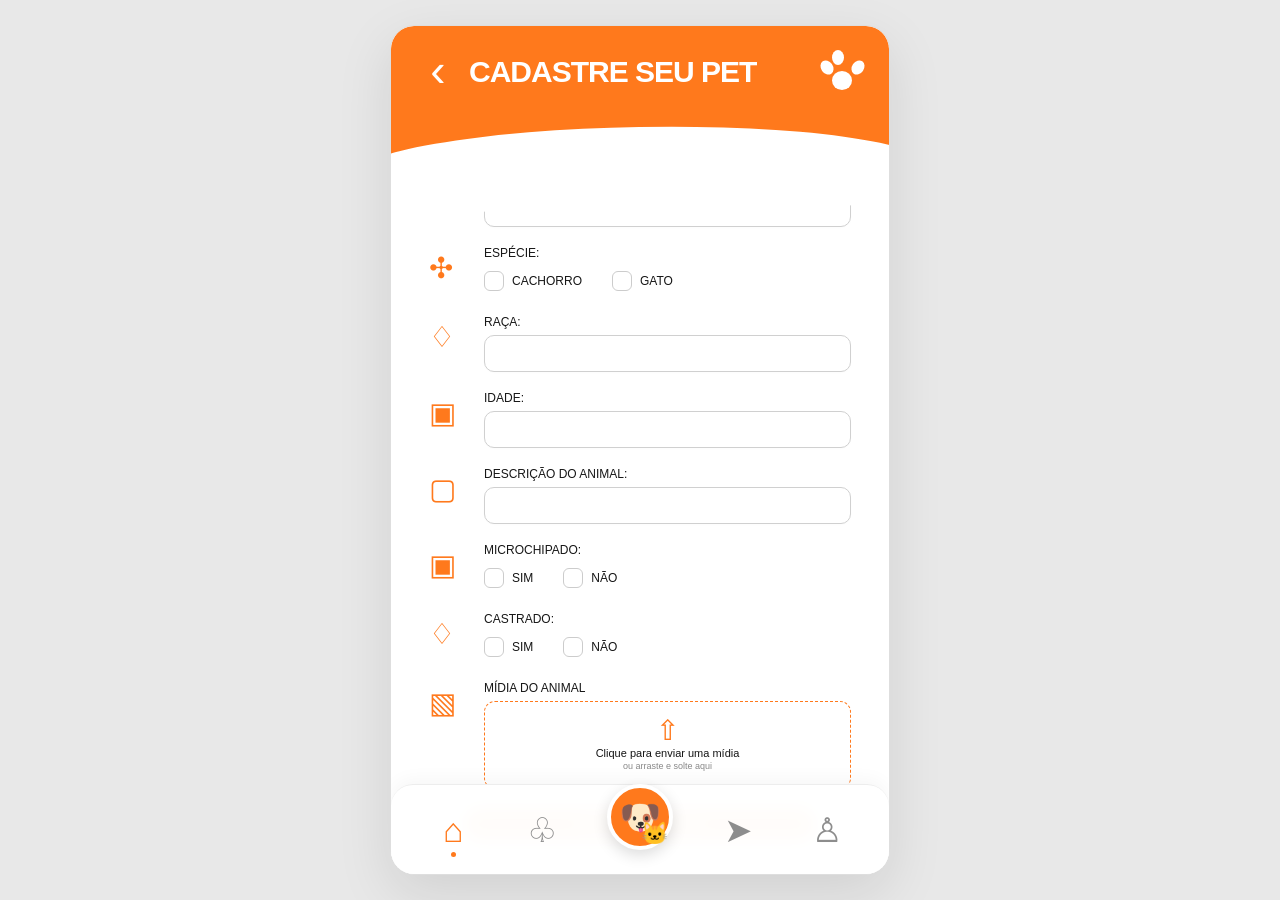
==== cadastroPet.html @ 66c941b5 "Add files via upload" ====
<!DOCTYPE html>
<html lang="pt-BR">
<head>
    <meta charset="UTF-8">
    <meta
        name="viewport"
        content="width=device-width, initial-scale=1.0, maximum-scale=1.0, user-scalable=no"
    >

    <title>Cadastre seu Pet</title>

    <link rel="stylesheet" href="cadastro.css">
</head>

<body>

    <main class="app">

        <!-- ================= HEADER ================= -->
        <header class="header">

            <div class="header-top">

                <button class="back-button" id="backButton" type="button">
                    <span>‹</span>
                </button>

                <h1>CADASTRE SEU PET</h1>

                <div class="header-paw">
                    <span class="paw">●</span>
                    <span class="paw paw-left">●</span>
                    <span class="paw paw-right">●</span>
                    <span class="paw paw-bottom">●</span>
                </div>

            </div>

        </header>


        <!-- ================= CONTEÚDO ================= -->
        <section class="content">

            <form id="petForm" novalidate>

                <!-- NOME -->
                <div class="form-row">

    <div class="field-icon dog-icon">
        ♡
    </div>

    <div class="field-content">

        <label for="nome">NOME:</label>

        <input
            type="text"
            id="nome"
            name="nome"
            autocomplete="off"
        >

    </div>

</div>



                <!-- ESPÉCIE -->
                <div class="form-row">

                    <div class="field-icon paw-icon">
                        ✣
                    </div>

                    <div class="field-content">

                        <label>ESPÉCIE:</label>

                        <div class="options">

                            <label class="check-option">

                                <input
                                    type="radio"
                                    name="especie"
                                    value="cachorro"
                                >

                                <span class="custom-check"></span>

                                <span>CACHORRO</span>

                            </label>


                            <label class="check-option">

                                <input
                                    type="radio"
                                    name="especie"
                                    value="gato"
                                >

                                <span class="custom-check"></span>

                                <span>GATO</span>

                            </label>

                        </div>

                    </div>

                </div>


                <!-- RAÇA -->
                <div class="form-row">

                    <div class="field-icon">
                        ♢
                    </div>

                    <div class="field-content">

                        <label for="raca">RAÇA:</label>

                        <input
                            type="text"
                            id="raca"
                            name="raca"
                            autocomplete="off"
                        >

                    </div>

                </div>


                <!-- IDADE -->
                <div class="form-row">

                    <div class="field-icon">
                        ▣
                    </div>

                    <div class="field-content">

                        <label for="idade">IDADE:</label>

                        <input
                            type="number"
                            id="idade"
                            name="idade"
                            min="0"
                            max="100"
                        >

                    </div>

                </div>


                <!-- DESCRIÇÃO -->
                <div class="form-row">

                    <div class="field-icon">
                        ▢
                    </div>

                    <div class="field-content">

                        <label for="descricao">
                            DESCRIÇÃO DO ANIMAL:
                        </label>

                        <input
                            type="text"
                            id="descricao"
                            name="descricao"
                            autocomplete="off"
                        >

                    </div>

                </div>


                <!-- MICROCHIPADO -->
                <div class="form-row">

                    <div class="field-icon">
                        ▣
                    </div>

                    <div class="field-content">

                        <label>MICROCHIPADO:</label>

                        <div class="options">

                            <label class="check-option">

                                <input
                                    type="radio"
                                    name="microchipado"
                                    value="sim"
                                >

                                <span class="custom-check"></span>

                                <span>SIM</span>

                            </label>


                            <label class="check-option">

                                <input
                                    type="radio"
                                    name="microchipado"
                                    value="nao"
                                >

                                <span class="custom-check"></span>

                                <span>NÃO</span>

                            </label>

                        </div>

                    </div>

                </div>


                <!-- CASTRADO -->
                <div class="form-row">

                    <div class="field-icon">
                        ♢
                    </div>

                    <div class="field-content">

                        <label>CASTRADO:</label>

                        <div class="options">

                            <label class="check-option">

                                <input
                                    type="radio"
                                    name="castrado"
                                    value="sim"
                                >

                                <span class="custom-check"></span>

                                <span>SIM</span>

                            </label>


                            <label class="check-option">

                                <input
                                    type="radio"
                                    name="castrado"
                                    value="nao"
                                >

                                <span class="custom-check"></span>

                                <span>NÃO</span>

                            </label>

                        </div>

                    </div>

                </div>


                <!-- FOTO -->
                <div class="form-row photo-row">

                    <div class="field-icon">
                        ▧
                    </div>

                    <div class="field-content">

                        <label>MÍDIA DO ANIMAL</label>

                        <div
                            class="upload-area"
                            id="uploadArea"
                        >

                            <input
                                type="file"
                                id="animalImage"
                                accept="image/*"
                                hidden
                            >

                            <div
                                class="upload-content"
                                id="uploadContent"
                            >

                                <div class="upload-icon">
                                    ⇧
                                </div>

                                <strong>
                                    Clique para enviar uma mídia
                                </strong>

                                <small>
                                    ou arraste e solte aqui
                                </small>

                            </div>

                            <img
                                id="imagePreview"
                                class="image-preview"
                                alt="Prévia da imagem"
                            >

                        </div>

                    </div>

                </div>


                <!-- BOTÃO -->
                <button
                    type="submit"
                    class="submit-button"
                    id="submitButton"
                >
                    Clique para cadastrar
                </button>

            </form>

        </section>


        <!-- ================= NAVEGAÇÃO ================= -->
        <nav class="bottom-nav">

            <button
                class="nav-item active"
                data-page="home"
                type="button"
            >
                <span class="nav-icon">⌂</span>
            </button>


            <button
                class="nav-item"
                data-page="pets"
                type="button"
            >
                <span class="nav-icon">♧</span>
            </button>


            <button
                class="nav-item main-nav"
                data-page="add"
                type="button"
            >

                <div class="pet-avatar">
                    🐶
                    <span>🐱</span>
                </div>

            </button>


            <button
                class="nav-item"
                data-page="messages"
                type="button"
            >
                <span class="nav-icon">➤</span>
            </button>


            <button
                class="nav-item"
                data-page="profile"
                type="button"
            >
                <span class="nav-icon">♙</span>
            </button>

        </nav>

    </main>


    <!-- ================= JAVASCRIPT ================= -->
    <script>

        /* ============================================
           ELEMENTOS
        ============================================ */

        const form = document.getElementById("petForm");

        const uploadArea = document.getElementById("uploadArea");

        const fileInput = document.getElementById("animalImage");

        const uploadContent =
            document.getElementById("uploadContent");

        const imagePreview =
            document.getElementById("imagePreview");

        const submitButton =
            document.getElementById("submitButton");

        const backButton =
            document.getElementById("backButton");


        /* ============================================
           ANIMAÇÃO INICIAL
        ============================================ */

        window.addEventListener("load", () => {

            document.body.classList.add("loaded");

            const rows =
                document.querySelectorAll(".form-row");

            rows.forEach((row, index) => {

                row.style.animationDelay =
                    `${index * 0.055}s`;

            });

        });


        /* ============================================
           INPUTS
        ============================================ */

        const inputs =
            document.querySelectorAll(
                "input[type='text'], input[type='number']"
            );

        inputs.forEach(input => {

            input.addEventListener("focus", () => {

                input.parentElement.classList.add(
                    "field-focused"
                );

            });


            input.addEventListener("blur", () => {

                input.parentElement.classList.remove(
                    "field-focused"
                );

            });


            input.addEventListener("input", () => {

                if (input.value.trim() !== "") {

                    input.classList.add("has-value");

                } else {

                    input.classList.remove("has-value");

                }

            });

        });


        /* ============================================
           UPLOAD DE IMAGEM
        ============================================ */

        uploadArea.addEventListener("click", () => {

            fileInput.click();

        });


        fileInput.addEventListener("change", event => {

            const file =
                event.target.files[0];

            if (file) {

                showImage(file);

            }

        });


        function showImage(file) {

            if (!file.type.startsWith("image/")) {

                showNotification(
                    "Selecione uma imagem válida."
                );

                return;

            }

            const reader =
                new FileReader();

            reader.onload = event => {

                imagePreview.src =
                    event.target.result;

                imagePreview.classList.add(
                    "visible"
                );

                uploadContent.classList.add(
                    "hidden"
                );

                uploadArea.classList.add(
                    "has-image"
                );

            };

            reader.readAsDataURL(file);

        }


        /* ============================================
           DRAG & DROP
        ============================================ */

        [
            "dragenter",
            "dragover"
        ].forEach(eventName => {

            uploadArea.addEventListener(
                eventName,
                event => {

                    event.preventDefault();

                    uploadArea.classList.add(
                        "dragging"
                    );

                }
            );

        });


        [
            "dragleave",
            "drop"
        ].forEach(eventName => {

            uploadArea.addEventListener(
                eventName,
                event => {

                    event.preventDefault();

                    uploadArea.classList.remove(
                        "dragging"
                    );

                }
            );

        });


        uploadArea.addEventListener(
            "drop",
            event => {

                const file =
                    event.dataTransfer.files[0];

                if (!file) return;

                fileInput.files =
                    event.dataTransfer.files;

                showImage(file);

            }
        );


        /* ============================================
           RADIO BUTTONS
        ============================================ */

        /* =========================================================
   RADIO BUTTONS COM TOGGLE
========================================================= */

const radioInputs =
    document.querySelectorAll(
        "input[type='radio']"
    );

radioInputs.forEach(radio => {

    radio.addEventListener("click", function (event) {

        /*
         * Guardamos o estado antes do clique.
         * Isso permite clicar novamente no mesmo
         * SIM/NÃO para desmarcar.
         */

        const estavaSelecionado =
            this.dataset.selected === "true";


        /*
         * Se já estava selecionado,
         * cancela a seleção.
         */

        if (estavaSelecionado) {

            event.preventDefault();

            this.checked = false;

            this.dataset.selected = "false";

            this
                .closest(".check-option")
                .classList.remove("selected");

            return;
        }


        /*
         * Remove a seleção dos outros
         * elementos do mesmo grupo.
         */

        const grupo =
            document.querySelectorAll(
                `input[name="${this.name}"]`
            );


        grupo.forEach(outro => {

            outro.dataset.selected = "false";

            outro
                .closest(".check-option")
                .classList.remove("selected");

        });


        /*
         * Seleciona o atual.
         */

        this.checked = true;

        this.dataset.selected = "true";

        this
            .closest(".check-option")
            .classList.add("selected");

    });

});

        radioInputs.forEach(radio => {

            radio.addEventListener(
                "change",
                () => {

                    const group =
                        document.querySelectorAll(
                            `input[name="${radio.name}"]`
                        );

                    group.forEach(item => {

                        item
                            .closest(".check-option")
                            .classList.remove(
                                "selected"
                            );

                    });


                    radio
                        .closest(".check-option")
                        .classList.add(
                            "selected"
                        );

                }
            );

        });


        /* ============================================
           ENVIO DO FORMULÁRIO
        ============================================ */

        form.addEventListener(
            "submit",
            event => {

                event.preventDefault();

                const nome =
                    document.getElementById(
                        "nome"
                    );

                if (nome.value.trim() === "") {

                    nome.focus();

                    nome.classList.add(
                        "input-error"
                    );

                    setTimeout(() => {

                        nome.classList.remove(
                            "input-error"
                        );

                    }, 800);

                    showNotification(
                        "Informe o nome do seu pet 🐾"
                    );

                    return;

                }


                submitButton.classList.add(
                    "loading"
                );

                submitButton.innerHTML =
                    '<span class="loader"></span> Cadastrando...';


                setTimeout(() => {

                    submitButton.classList.remove(
                        "loading"
                    );

                    submitButton.innerHTML =
                        "✓ Pet cadastrado!";

                    submitButton.classList.add(
                        "success"
                    );

                    showNotification(
                        "Seu pet foi cadastrado com sucesso! 🐶❤️"
                    );


                    setTimeout(() => {

                        submitButton.innerHTML =
                            "Clique para cadastrar";

                        submitButton.classList.remove(
                            "success"
                        );

                    }, 2200);

                }, 1000);

            }
        );


        /* ============================================
           BOTÃO VOLTAR
        ============================================ */

        backButton.addEventListener(
            "click",
            () => {

                backButton.classList.add(
                    "clicked"
                );

                setTimeout(() => {

                    backButton.classList.remove(
                        "clicked"
                    );

                }, 300);


                if (window.history.length > 1) {

                    window.history.back();

                }

            }
        );


        /* ============================================
           MENU INFERIOR
        ============================================ */

        const navItems =
            document.querySelectorAll(
                ".nav-item"
            );

        navItems.forEach(item => {

            item.addEventListener(
                "click",
                () => {

                    navItems.forEach(nav => {

                        nav.classList.remove(
                            "active"
                        );

                    });


                    item.classList.add(
                        "active"
                    );


                    item.animate(
                        [
                            {
                                transform:
                                    "translateY(0) scale(1)"
                            },
                            {
                                transform:
                                    "translateY(-5px) scale(1.08)"
                            },
                            {
                                transform:
                                    "translateY(0) scale(1)"
                            }
                        ],
                        {
                            duration: 400,
                            easing:
                                "cubic-bezier(.2,.8,.2,1)"
                        }
                    );

                }
            );

        });


        /* ============================================
           NOTIFICAÇÃO
        ============================================ */

        function showNotification(message) {

            const old =
                document.querySelector(
                    ".notification"
                );

            if (old) old.remove();


            const notification =
                document.createElement("div");

            notification.className =
                "notification";

            notification.textContent =
                message;

            document.body.appendChild(
                notification
            );


            requestAnimationFrame(() => {

                notification.classList.add(
                    "show"
                );

            });


            setTimeout(() => {

                notification.classList.remove(
                    "show"
                );

                setTimeout(() => {

                    notification.remove();

                }, 300);

            }, 2500);

        }

    </script>

</body>
</html>
---- cadastro.css ----
/* =========================================================
   CADASTRO.CSS
   ========================================================= */


/* =========================================================
   RESET
========================================================= */

* {
    box-sizing: border-box;
    margin: 0;
    padding: 0;

    font-family: Arial, Helvetica, sans-serif;
}

html {
    width: 100%;
    min-height: 100%;
}

body {
    width: 100%;
    min-height: 100vh;

    display: flex;
    align-items: center;
    justify-content: center;

    background: #e8e8e8;

    color: #151515;

    overflow: hidden;

    padding: 25px;

    -webkit-font-smoothing: antialiased;
    -moz-osx-font-smoothing: grayscale;
}


/* =========================================================
   APP / CAIXA PRINCIPAL
========================================================= */

.app {
    width: 500px;
    height: 1000px;

    max-width: 100%;
    max-height: calc(100vh - 50px);

    position: relative;

    background: #ffffff;

    overflow: hidden;

    border: 1px solid #dedede;

    border-radius: 24px;

    box-shadow:
        0 18px 55px rgba(0, 0, 0, 0.10);

    transition:
        box-shadow 0.3s ease,
        transform 0.3s ease;
}

.app:hover {
    box-shadow:
        0 22px 65px rgba(0, 0, 0, 0.13);
}


/* =========================================================
   HEADER
========================================================= */

.header {
    width: 100%;
    height: 135px;

    position: relative;

    background: #ff791c;

    color: #ffffff;

    overflow: visible;

    z-index: 50;

    border-radius:
        23px 23px 0 0;
}


/* Curva branca inferior */

.header::after {
    content: "";

    position: absolute;

    left: -8%;
    bottom: -48px;

    width: 116%;
    height: 82px;

    background: #ffffff;

    border-radius:
        50% 50% 0 0 /
        55% 55% 0 0;

    transform: rotate(-1deg);

    pointer-events: none;

    z-index: 1;
}


/* =========================================================
   HEADER TOP
========================================================= */

.header-top {
    width: 100%;
    height: 91px;

    padding:
        0 25px;

    display: flex;
    align-items: center;

    position: relative;

    z-index: 100;
}


/* =========================================================
   BOTÃO VOLTAR
========================================================= */

.back-button {
    width: 48px;
    height: 48px;

    flex: 0 0 48px;

    border: none;

    outline: none;

    background: transparent;

    color: #ffffff;

    display: flex;
    align-items: center;
    justify-content: center;

    cursor: pointer;

    border-radius: 50%;

    position: relative;

    z-index: 999;

    transition:
        background 0.3s ease,
        transform 0.3s ease;
}

.back-button span {
    display: flex;

    width: 100%;
    height: 100%;

    align-items: center;
    justify-content: center;

    color: #ffffff !important;

    font-size: 46px;

    font-weight: 200;

    line-height: 1;

    transform:
        translate(-2px, -2px);

    pointer-events: none;

    position: relative;

    z-index: 1000;
}

.back-button:hover {
    background:
        rgba(255, 255, 255, 0.15);

    transform:
        translateX(-3px);
}

.back-button:active {
    transform:
        translateX(-3px)
        scale(0.86);
}


/* =========================================================
   TÍTULO
========================================================= */

.header h1 {
    flex: 1 1 auto;

    min-width: 0;

    margin-left: 5px;

    font-size: 30px;

    font-weight: 800;

    letter-spacing: -1px;

    line-height: 1;

    white-space: nowrap;

    color: #ffffff;

    position: relative;

    z-index: 100;

    overflow: visible;

    animation:
        titleIn 0.6s
        cubic-bezier(.2, .8, .2, 1);
}


@keyframes titleIn {

    from {
        opacity: 0;

        transform:
            translateX(-15px);
    }

    to {
        opacity: 1;

        transform:
            translateX(0);
    }
}


/* =========================================================
   PATINHA DO HEADER
========================================================= */

.header-paw {
    width: 43px;
    height: 43px;

    position: relative;

    flex: 0 0 43px;

    z-index: 100;

    animation:
        pawFloat 3s ease-in-out infinite;
}

.paw {
    position: absolute;

    width: 12px;
    height: 15px;

    background: #ffffff;

    border-radius: 50%;

    font-size: 0;
}


/* Almofada */

.paw:nth-child(1) {
    width: 20px;
    height: 19px;

    left: 11px;
    bottom: 3px;
}


/* Dedos */

.paw-left {
    left: 0;
    top: 10px;

    transform:
        rotate(-35deg);
}

.paw-right {
    right: 0;
    top: 10px;

    transform:
        rotate(35deg);
}

.paw-bottom {
    left: 11px;
    top: 0;
}


@keyframes pawFloat {

    0%,
    100% {
        transform:
            translateY(0);
    }

    50% {
        transform:
            translateY(-4px);
    }
}


/* =========================================================
   CONTEÚDO
========================================================= */

.content {
    width: 100%;

    height:
        calc(100% - 135px);

    padding:
        8px
        38px
        125px
        38px;

    position: relative;

    z-index: 10;

    background: #ffffff;

    overflow-y: auto;

    overflow-x: hidden;
}


/* Scrollbar */

.content::-webkit-scrollbar {
    width: 3px;
}

.content::-webkit-scrollbar-track {
    background: transparent;
}

.content::-webkit-scrollbar-thumb {
    background:
        rgba(255, 121, 28, 0.28);

    border-radius: 20px;
}


/* =========================================================
   FORMULÁRIO
========================================================= */

#petForm {
    width: 100%;

    display: block;
}


/* =========================================================
   LINHAS DO FORMULÁRIO
========================================================= */

.form-row {
    width: 100%;

    display: flex;

    margin-bottom: 18px;

    opacity: 0;

    animation:
        rowIn 0.5s
        cubic-bezier(.2, .8, .2, 1)
        forwards;
}


@keyframes rowIn {

    from {
        opacity: 0;

        transform:
            translateY(12px);
    }

    to {
        opacity: 1;

        transform:
            translateY(0);
    }
}


/* =========================================================
   ÍCONES DOS CAMPOS
========================================================= */

.field-icon {
    width: 55px;
    min-width: 55px;

    flex:
        0 0 55px;

    display: flex;

    align-items: flex-start;
    justify-content: flex-start;

    padding-top: 9px;

    color: #ff791c;

    font-size: 29px;

    line-height: 1;

    transition:
        transform 0.3s ease,
        color 0.3s ease;
}


.form-row:hover .field-icon {
    color: #ff6c0b;

    transform:
        translateX(2px)
        scale(1.04);
}


/* =========================================================
   CONTEÚDO DO CAMPO
========================================================= */

/*
   IMPORTANTE:

   width: 0
   flex: 1 1 0
   min-width: 0

   evita que o input do NOME quebre
   ou ultrapasse a caixa.
*/

.field-content {
    flex:
        1 1 0;

    width: 0;

    min-width: 0;

    transition:
        transform 0.3s ease;
}


.field-content.field-focused {
    transform:
        translateY(-1px);
}


/* =========================================================
   LABELS
========================================================= */

.field-content > label {
    display: block;

    width: 100%;

    font-size: 12px;

    line-height: 16px;

    color: #171717;

    font-weight: 500;

    margin-bottom: 5px;

    white-space: nowrap;
}


/* =========================================================
   INPUTS
========================================================= */

.field-content > input[type="text"],
.field-content > input[type="number"] {
    display: block;

    width: 100%;
    max-width: 100%;

    height: 37px;

    border:
        1px solid #d0d0d0;

    border-radius: 10px;

    background: #ffffff;

    outline: none;

    padding:
        0 13px;

    font-size: 13px;

    line-height: 37px;

    color: #222222;

    box-shadow:
        0 1px 2px rgba(0, 0, 0, 0.015);

    transition:
        border-color 0.3s ease,
        box-shadow 0.3s ease,
        transform 0.3s ease,
        background 0.3s ease;
}


.field-content > input:hover {
    border-color:
        #bcbcbc;
}


.field-content > input:focus {
    border-color:
        #ff791c;

    background:
        #ffffff;

    box-shadow:
        0 0 0 3px
        rgba(255, 121, 28, 0.08);

    transform:
        translateY(-1px);
}


.field-content > input.has-value {
    border-color:
        rgba(255, 121, 28, 0.50);
}


/* =========================================================
   OPÇÕES — SIM / NÃO
========================================================= */

.options {
    width: 100%;

    display: flex;

    align-items: center;

    gap: 30px;

    min-height: 30px;
}


.check-option {
    display: flex;

    align-items: center;

    gap: 8px;

    cursor: pointer;

    user-select: none;

    font-size: 12px;

    line-height: 20px;

    color: #151515;

    transition:
        color 0.3s ease,
        transform 0.3s ease;
}


.check-option:hover {
    color: #ff791c;

    transform:
        translateY(-1px);
}


/*
   Esconde o input original,
   mas mantém sua funcionalidade.
*/

.check-option input {
    position: absolute;

    width: 1px;
    height: 1px;

    opacity: 0;

    pointer-events: none;
}


/* =========================================================
   CHECKBOX PERSONALIZADO
========================================================= */

.custom-check {
    width: 20px;
    height: 20px;

    flex:
        0 0 20px;

    border:
        1px solid #cccccc;

    border-radius: 6px;

    background: #ffffff;

    position: relative;

    transition:
        background 0.3s ease,
        border-color 0.3s ease,
        transform 0.3s ease,
        box-shadow 0.3s ease;
}


/* selecionado */

.check-option input:checked
~ .custom-check {
    background:
        #ff791c;

    border-color:
        #ff791c;

    box-shadow:
        0 3px 8px
        rgba(255, 121, 28, 0.20);

    transform:
        scale(1.05);
}


/* check */

.check-option input:checked
~ .custom-check::after {
    content: "";

    position: absolute;

    width: 5px;
    height: 9px;

    left: 6px;
    top: 3px;

    border:
        solid #ffffff;

    border-width:
        0 2px 2px 0;

    transform:
        rotate(45deg);

    animation:
        checkAnimation 0.2s ease;
}


@keyframes checkAnimation {

    from {
        opacity: 0;

        transform:
            rotate(45deg)
            scale(0.3);
    }

    to {
        opacity: 1;

        transform:
            rotate(45deg)
            scale(1);
    }
}


/* =========================================================
   ÁREA DE UPLOAD
========================================================= */

.upload-area {
    width: 100%;

    height: 88px;

    border:
        1px dashed #ff791c;

    border-radius: 11px;

    background:
        #ffffff;

    cursor: pointer;

    position: relative;

    overflow: hidden;

    transition:
        background 0.3s ease,
        border-color 0.3s ease,
        box-shadow 0.3s ease,
        transform 0.3s ease;
}


.upload-area:hover {
    background:
        #fffaf6;

    border-color:
        #ff6d0d;

    transform:
        translateY(-2px);

    box-shadow:
        0 7px 18px
        rgba(255, 121, 28, 0.08);
}


.upload-area:active {
    transform:
        translateY(0)
        scale(0.995);
}


.upload-area.dragging {
    background:
        #fff4eb;

    border:
        2px dashed #ff791c;

    transform:
        scale(1.01);
}


/* =========================================================
   CONTEÚDO DO UPLOAD
========================================================= */

.upload-content {
    width: 100%;
    height: 100%;

    display: flex;

    flex-direction: column;

    align-items: center;
    justify-content: center;

    transition:
        opacity 0.3s ease,
        transform 0.3s ease;
}


.upload-content.hidden {
    opacity: 0;

    transform:
        scale(0.8);
}


/* Ícone de upload */

.upload-icon {
    color:
        #ff791c;

    font-size: 28px;

    line-height: 24px;

    margin-bottom: 3px;

    animation:
        uploadFloat
        2s
        ease-in-out
        infinite;
}


@keyframes uploadFloat {

    0%,
    100% {
        transform:
            translateY(0);
    }

    50% {
        transform:
            translateY(-4px);
    }
}


.upload-content strong {
    font-size: 11px;

    font-weight: 500;

    line-height: 14px;

    color: #151515;
}


.upload-content small {
    font-size: 9px;

    line-height: 12px;

    color: #888888;
}


/* =========================================================
   PREVIEW DA IMAGEM
========================================================= */

.image-preview {
    position: absolute;

    inset: 0;

    width: 100%;
    height: 100%;

    object-fit: cover;

    opacity: 0;

    transform:
        scale(1.08);

    transition:
        opacity 0.4s ease,
        transform 0.5s ease;
}


.image-preview.visible {
    opacity: 1;

    transform:
        scale(1);
}


.upload-area.has-image::after {
    content:
        "Clique para trocar a imagem";

    position: absolute;

    left: 0;
    right: 0;
    bottom: 0;

    padding:
        7px;

    text-align: center;

    font-size: 9px;

    color: #ffffff;

    background:
        linear-gradient(
            transparent,
            rgba(0, 0, 0, 0.65)
        );

    opacity: 0;

    transition:
        opacity 0.3s ease;
}


.upload-area.has-image:hover::after {
    opacity: 1;
}


/* =========================================================
   BOTÃO CADASTRAR
========================================================= */

.submit-button {
    display: block;

    width:
        calc(100% - 70px);

    height: 34px;

    margin:
        5px auto 0;

    border: none;

    outline: none;

    border-radius: 18px;

    background:
        #ff791c;

    color: #ffffff;

    font-size: 12px;

    font-weight: 600;

    cursor: pointer;

    box-shadow:
        0 4px 10px
        rgba(255, 121, 28, 0.15);

    transition:
        background 0.3s ease,
        transform 0.3s ease,
        box-shadow 0.3s ease;
}


.submit-button:hover {
    background:
        #ff7010;

    transform:
        translateY(-2px);

    box-shadow:
        0 7px 16px
        rgba(255, 121, 28, 0.20);
}


.submit-button:active {
    transform:
        translateY(1px)
        scale(0.99);
}


.submit-button.loading {
    opacity: 0.9;

    pointer-events: none;
}


.submit-button.success {
    background:
        #2ab673;

    box-shadow:
        0 5px 14px
        rgba(42, 182, 115, 0.18);
}


/* =========================================================
   LOADER
========================================================= */

.loader {
    display: inline-block;

    width: 11px;
    height: 11px;

    border:
        2px solid
        rgba(255, 255, 255, 0.4);

    border-top-color:
        #ffffff;

    border-radius: 50%;

    vertical-align: middle;

    margin-right: 4px;

    animation:
        spin 0.7s linear infinite;
}


@keyframes spin {

    to {
        transform:
            rotate(360deg);
    }
}


/* =========================================================
   NAVEGAÇÃO INFERIOR
========================================================= */

.bottom-nav {
    width: 100%;
    height: 90px;

    position: absolute;

    left: 0;
    bottom: 0;

    z-index: 200;

    background:
        rgba(255, 255, 255, 0.98);

    border-top:
        1px solid #ededed;

    border-radius:
        22px 22px 0 0;

    display: flex;

    align-items: center;
    justify-content: space-around;

    padding:
        0 18px;

    box-shadow:
        0 -5px 18px
        rgba(0, 0, 0, 0.035);

    backdrop-filter:
        blur(8px);
}


/* =========================================================
   ITENS DA NAV
========================================================= */

.nav-item {
    width: 58px;
    height: 58px;

    border: none;

    outline: none;

    background: transparent;

    color: #8d8d8d;

    border-radius: 50%;

    display: flex;

    align-items: center;
    justify-content: center;

    cursor: pointer;

    position: relative;

    transition:
        color 0.3s ease,
        transform 0.3s ease,
        background 0.3s ease;
}


.nav-item:hover {
    color:
        #ff791c;

    background:
        rgba(255, 121, 28, 0.045);

    transform:
        translateY(-2px);
}


.nav-item:active {
    transform:
        translateY(0)
        scale(0.94);
}


.nav-item.active {
    color:
        #ff791c;
}


.nav-icon {
    font-size: 34px;

    line-height: 1;

    transition:
        transform 0.3s ease;
}


.nav-item:hover .nav-icon {
    transform:
        scale(1.06);
}


/* indicador */

.nav-item.active::after {
    content: "";

    position: absolute;

    bottom: 2px;

    width: 5px;
    height: 5px;

    border-radius: 50%;

    background:
        #ff791c;

    animation:
        navDot 0.3s ease;
}


@keyframes navDot {

    from {
        opacity: 0;

        transform:
            scale(0);
    }

    to {
        opacity: 1;

        transform:
            scale(1);
    }
}


/* =========================================================
   BOTÃO CENTRAL DA NAV
========================================================= */

.main-nav {
    width: 76px;
    height: 76px;

    margin-top: -26px;
}


.main-nav:hover {
    background:
        transparent;

    transform:
        translateY(-4px);
}


.main-nav::after {
    display: none;
}


/* círculo */

.pet-avatar {
    width: 66px;
    height: 66px;

    border-radius: 50%;

    border:
        4px solid #ffffff;

    background:
        #ff791c;

    box-shadow:
        0 5px 15px
        rgba(0, 0, 0, 0.14);

    display: flex;

    align-items: center;
    justify-content: center;

    font-size: 34px;

    position: relative;

    transition:
        transform 0.3s ease,
        box-shadow 0.3s ease;
}


.main-nav:hover .pet-avatar {
    transform:
        scale(1.05)
        translateY(-3px);

    box-shadow:
        0 8px 18px
        rgba(255, 121, 28, 0.20);
}


.pet-avatar span {
    position: absolute;

    right: 1px;
    bottom: -1px;

    font-size: 22px;
}


/* =========================================================
   NOTIFICAÇÃO
========================================================= */

.notification {
    position: fixed;

    left: 50%;
    bottom: 105px;

    z-index: 9999;

    transform:
        translate(-50%, 20px);

    opacity: 0;

    padding:
        12px 19px;

    border-radius: 25px;

    background:
        rgba(25, 25, 25, 0.95);

    color: #ffffff;

    font-size: 12px;

    white-space: nowrap;

    box-shadow:
        0 8px 25px
        rgba(0, 0, 0, 0.20);

    pointer-events: none;

    transition:
        opacity 0.3s ease,
        transform 0.3s ease;
}


.notification.show {
    opacity: 1;

    transform:
        translate(-50%, 0);
}


/* =========================================================
   INPUT COM ERRO
========================================================= */

.input-error {
    border-color:
        #ef4444 !important;

    box-shadow:
        0 0 0 3px
        rgba(239, 68, 68, 0.08) !important;

    animation:
        inputShake 0.4s ease;
}


@keyframes inputShake {

    0%,
    100% {
        transform:
            translateX(0);
    }

    25% {
        transform:
            translateX(-5px);
    }

    75% {
        transform:
            translateX(5px);
    }
}


/* =========================================================
   FOCUS VISÍVEL
========================================================= */

button:focus-visible,
input:focus-visible,
.upload-area:focus-visible {
    outline:
        2px solid #ff791c;

    outline-offset:
        2px;
}


/* =========================================================
   RESPONSIVIDADE
========================================================= */

@media (max-width: 600px) {

    body {
        padding: 0;

        background:
            #ffffff;

        overflow: hidden;
    }


    .app {
        width: 100vw;
        height: 100vh;

        max-width: none;
        max-height: none;

        border: none;

        border-radius: 0;

        box-shadow: none;
    }


    .header {
        border-radius:
            0;
    }


    .content {
        padding-left:
            28px;

        padding-right:
            28px;
    }
}


/* =========================================================
   TELAS PEQUENAS
========================================================= */

@media (max-width: 380px) {

    .header-top {
        padding-left:
            15px;

        padding-right:
            15px;
    }


    .header h1 {
        font-size:
            23px;
    }


    .header-paw {
        transform:
            scale(0.85);
    }


    .content {
        padding-left:
            21px;

        padding-right:
            21px;
    }


    .field-icon {
        width:
            45px;

        min-width:
            45px;

        flex-basis:
            45px;

        font-size:
            25px;
    }


    .options {
        gap:
            20px;
    }
}


/* =========================================================
   TELAS BAIXAS
========================================================= */

@media (max-height: 750px) {

    body {
        padding:
            10px;
    }


    .app {
        max-height:
            calc(100vh - 20px);
    }


    .header {
        height:
            115px;
    }


    .header-top {
        height:
            78px;
    }


    .content {
        height:
            calc(100% - 115px);

        padding-top:
            5px;
    }


    .form-row {
        margin-bottom:
            12px;
    }


    .field-content > input[type="text"],
    .field-content > input[type="number"] {
        height:
            33px;
    }


    .upload-area {
        height:
            72px;
    }


    .bottom-nav {
        height:
            76px;
    }
}


/* =========================================================
   REDUÇÃO DE MOVIMENTO
========================================================= */

@media (prefers-reduced-motion: reduce) {

    *,
    *::before,
    *::after {
        animation-duration:
            0.01ms !important;

        animation-iteration-count:
            1 !important;

        transition-duration:
            0.01ms !important;

        scroll-behavior:
            auto !important;
    }
}
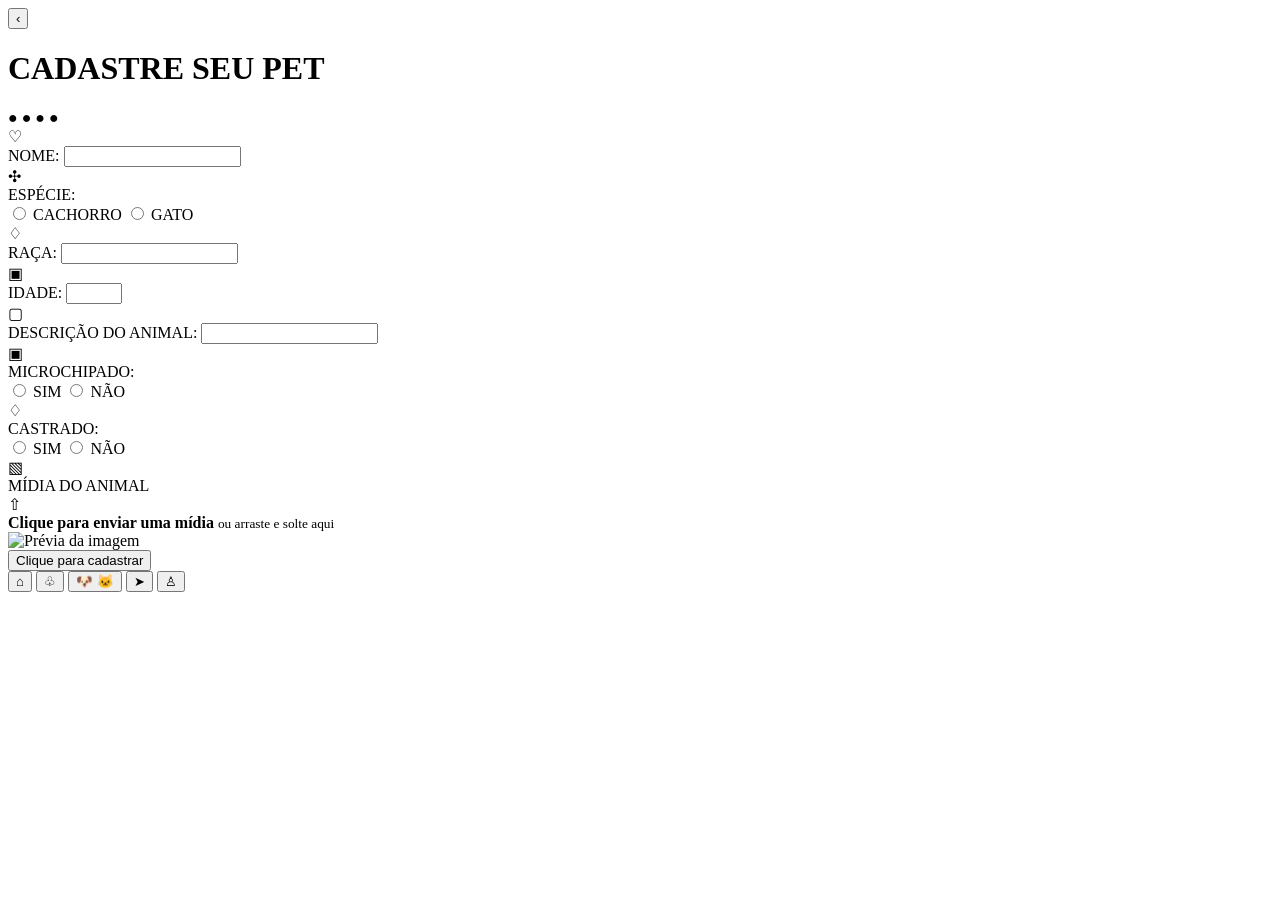
==== commit ca9bc08d: "Realizando separação entre HTML, CSS e JS" ====
--- a/cadastroPet.html
+++ b/cadastroPet.html
@@ -420,563 +420,7 @@
            ELEMENTOS
         ============================================ */
 
-        const form = document.getElementById("petForm");
-
-        const uploadArea = document.getElementById("uploadArea");
-
-        const fileInput = document.getElementById("animalImage");
-
-        const uploadContent =
-            document.getElementById("uploadContent");
-
-        const imagePreview =
-            document.getElementById("imagePreview");
-
-        const submitButton =
-            document.getElementById("submitButton");
-
-        const backButton =
-            document.getElementById("backButton");
-
-
-        /* ============================================
-           ANIMAÇÃO INICIAL
-        ============================================ */
-
-        window.addEventListener("load", () => {
-
-            document.body.classList.add("loaded");
-
-            const rows =
-                document.querySelectorAll(".form-row");
-
-            rows.forEach((row, index) => {
-
-                row.style.animationDelay =
-                    `${index * 0.055}s`;
-
-            });
-
-        });
-
-
-        /* ============================================
-           INPUTS
-        ============================================ */
-
-        const inputs =
-            document.querySelectorAll(
-                "input[type='text'], input[type='number']"
-            );
-
-        inputs.forEach(input => {
-
-            input.addEventListener("focus", () => {
-
-                input.parentElement.classList.add(
-                    "field-focused"
-                );
-
-            });
-
-
-            input.addEventListener("blur", () => {
-
-                input.parentElement.classList.remove(
-                    "field-focused"
-                );
-
-            });
-
-
-            input.addEventListener("input", () => {
-
-                if (input.value.trim() !== "") {
-
-                    input.classList.add("has-value");
-
-                } else {
-
-                    input.classList.remove("has-value");
-
-                }
-
-            });
-
-        });
-
-
-        /* ============================================
-           UPLOAD DE IMAGEM
-        ============================================ */
-
-        uploadArea.addEventListener("click", () => {
-
-            fileInput.click();
-
-        });
-
-
-        fileInput.addEventListener("change", event => {
-
-            const file =
-                event.target.files[0];
-
-            if (file) {
-
-                showImage(file);
-
-            }
-
-        });
-
-
-        function showImage(file) {
-
-            if (!file.type.startsWith("image/")) {
-
-                showNotification(
-                    "Selecione uma imagem válida."
-                );
-
-                return;
-
-            }
-
-            const reader =
-                new FileReader();
-
-            reader.onload = event => {
-
-                imagePreview.src =
-                    event.target.result;
-
-                imagePreview.classList.add(
-                    "visible"
-                );
-
-                uploadContent.classList.add(
-                    "hidden"
-                );
-
-                uploadArea.classList.add(
-                    "has-image"
-                );
-
-            };
-
-            reader.readAsDataURL(file);
-
-        }
-
-
-        /* ============================================
-           DRAG & DROP
-        ============================================ */
-
-        [
-            "dragenter",
-            "dragover"
-        ].forEach(eventName => {
-
-            uploadArea.addEventListener(
-                eventName,
-                event => {
-
-                    event.preventDefault();
-
-                    uploadArea.classList.add(
-                        "dragging"
-                    );
-
-                }
-            );
-
-        });
-
-
-        [
-            "dragleave",
-            "drop"
-        ].forEach(eventName => {
-
-            uploadArea.addEventListener(
-                eventName,
-                event => {
-
-                    event.preventDefault();
-
-                    uploadArea.classList.remove(
-                        "dragging"
-                    );
-
-                }
-            );
-
-        });
-
-
-        uploadArea.addEventListener(
-            "drop",
-            event => {
-
-                const file =
-                    event.dataTransfer.files[0];
-
-                if (!file) return;
-
-                fileInput.files =
-                    event.dataTransfer.files;
-
-                showImage(file);
-
-            }
-        );
-
-
-        /* ============================================
-           RADIO BUTTONS
-        ============================================ */
-
-        /* =========================================================
-   RADIO BUTTONS COM TOGGLE
-========================================================= */
-
-const radioInputs =
-    document.querySelectorAll(
-        "input[type='radio']"
-    );
-
-radioInputs.forEach(radio => {
-
-    radio.addEventListener("click", function (event) {
-
-        /*
-         * Guardamos o estado antes do clique.
-         * Isso permite clicar novamente no mesmo
-         * SIM/NÃO para desmarcar.
-         */
-
-        const estavaSelecionado =
-            this.dataset.selected === "true";
-
-
-        /*
-         * Se já estava selecionado,
-         * cancela a seleção.
-         */
-
-        if (estavaSelecionado) {
-
-            event.preventDefault();
-
-            this.checked = false;
-
-            this.dataset.selected = "false";
-
-            this
-                .closest(".check-option")
-                .classList.remove("selected");
-
-            return;
-        }
-
-
-        /*
-         * Remove a seleção dos outros
-         * elementos do mesmo grupo.
-         */
-
-        const grupo =
-            document.querySelectorAll(
-                `input[name="${this.name}"]`
-            );
-
-
-        grupo.forEach(outro => {
-
-            outro.dataset.selected = "false";
-
-            outro
-                .closest(".check-option")
-                .classList.remove("selected");
-
-        });
-
-
-        /*
-         * Seleciona o atual.
-         */
-
-        this.checked = true;
-
-        this.dataset.selected = "true";
-
-        this
-            .closest(".check-option")
-            .classList.add("selected");
-
-    });
-
-});
-
-        radioInputs.forEach(radio => {
-
-            radio.addEventListener(
-                "change",
-                () => {
-
-                    const group =
-                        document.querySelectorAll(
-                            `input[name="${radio.name}"]`
-                        );
-
-                    group.forEach(item => {
-
-                        item
-                            .closest(".check-option")
-                            .classList.remove(
-                                "selected"
-                            );
-
-                    });
-
-
-                    radio
-                        .closest(".check-option")
-                        .classList.add(
-                            "selected"
-                        );
-
-                }
-            );
-
-        });
-
-
-        /* ============================================
-           ENVIO DO FORMULÁRIO
-        ============================================ */
-
-        form.addEventListener(
-            "submit",
-            event => {
-
-                event.preventDefault();
-
-                const nome =
-                    document.getElementById(
-                        "nome"
-                    );
-
-                if (nome.value.trim() === "") {
-
-                    nome.focus();
-
-                    nome.classList.add(
-                        "input-error"
-                    );
-
-                    setTimeout(() => {
-
-                        nome.classList.remove(
-                            "input-error"
-                        );
-
-                    }, 800);
-
-                    showNotification(
-                        "Informe o nome do seu pet 🐾"
-                    );
-
-                    return;
-
-                }
-
-
-                submitButton.classList.add(
-                    "loading"
-                );
-
-                submitButton.innerHTML =
-                    '<span class="loader"></span> Cadastrando...';
-
-
-                setTimeout(() => {
-
-                    submitButton.classList.remove(
-                        "loading"
-                    );
-
-                    submitButton.innerHTML =
-                        "✓ Pet cadastrado!";
-
-                    submitButton.classList.add(
-                        "success"
-                    );
-
-                    showNotification(
-                        "Seu pet foi cadastrado com sucesso! 🐶❤️"
-                    );
-
-
-                    setTimeout(() => {
-
-                        submitButton.innerHTML =
-                            "Clique para cadastrar";
-
-                        submitButton.classList.remove(
-                            "success"
-                        );
-
-                    }, 2200);
-
-                }, 1000);
-
-            }
-        );
-
-
-        /* ============================================
-           BOTÃO VOLTAR
-        ============================================ */
-
-        backButton.addEventListener(
-            "click",
-            () => {
-
-                backButton.classList.add(
-                    "clicked"
-                );
-
-                setTimeout(() => {
-
-                    backButton.classList.remove(
-                        "clicked"
-                    );
-
-                }, 300);
-
-
-                if (window.history.length > 1) {
-
-                    window.history.back();
-
-                }
-
-            }
-        );
-
-
-        /* ============================================
-           MENU INFERIOR
-        ============================================ */
-
-        const navItems =
-            document.querySelectorAll(
-                ".nav-item"
-            );
-
-        navItems.forEach(item => {
-
-            item.addEventListener(
-                "click",
-                () => {
-
-                    navItems.forEach(nav => {
-
-                        nav.classList.remove(
-                            "active"
-                        );
-
-                    });
-
-
-                    item.classList.add(
-                        "active"
-                    );
-
-
-                    item.animate(
-                        [
-                            {
-                                transform:
-                                    "translateY(0) scale(1)"
-                            },
-                            {
-                                transform:
-                                    "translateY(-5px) scale(1.08)"
-                            },
-                            {
-                                transform:
-                                    "translateY(0) scale(1)"
-                            }
-                        ],
-                        {
-                            duration: 400,
-                            easing:
-                                "cubic-bezier(.2,.8,.2,1)"
-                        }
-                    );
-
-                }
-            );
-
-        });
-
-
-        /* ============================================
-           NOTIFICAÇÃO
-        ============================================ */
-
-        function showNotification(message) {
-
-            const old =
-                document.querySelector(
-                    ".notification"
-                );
-
-            if (old) old.remove();
-
-
-            const notification =
-                document.createElement("div");
-
-            notification.className =
-                "notification";
-
-            notification.textContent =
-                message;
-
-            document.body.appendChild(
-                notification
-            );
-
-
-            requestAnimationFrame(() => {
-
-                notification.classList.add(
-                    "show"
-                );
-
-            });
-
-
-            setTimeout(() => {
-
-                notification.classList.remove(
-                    "show"
-                );
-
-                setTimeout(() => {
-
-                    notification.remove();
-
-                }, 300);
-
-            }, 2500);
-
-        }
+        
 
     </script>
 
